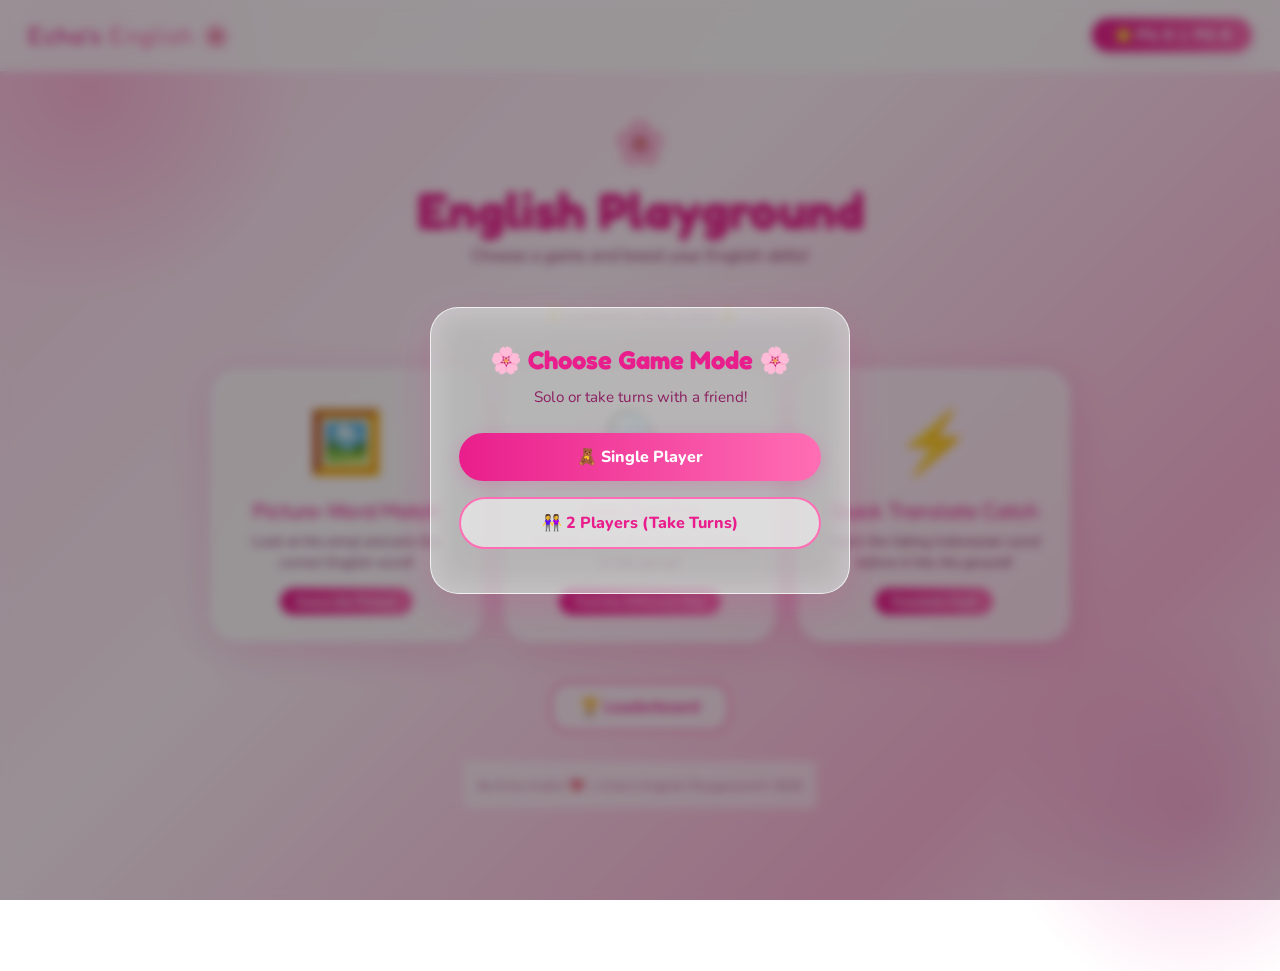
==== index.html @ 2cf7cf09 "Add files via upload" ====
<!DOCTYPE html>
<html lang="en">
<head>
<meta charset="UTF-8">
<meta name="viewport" content="width=device-width, initial-scale=1.0, user-scalable=yes">
<title>Echa's English Playground 🌸 | Fun Language Games</title>
<link rel="stylesheet" href="style.css">
<link href="https://fonts.googleapis.com/css2?family=Fredoka+One&family=Nunito:wght@400;600;700;800&display=swap" rel="stylesheet">
</head>
<body>
<div class="feedback-overlay" id="feedbackOverlay"></div>
<div class="turn-badge" id="turnIndicator"></div>
<div class="modal active" id="modeModal">
<div class="modal-card">
<h2>🌸 Choose Game Mode 🌸</h2>
<p>Solo or take turns with a friend!</p>
<button class="modal-btn" onclick="chooseGameMode(1)">🧸 Single Player</button>
<button class="modal-btn secondary" onclick="chooseGameMode(2)">👭 2 Players (Take Turns)</button>
</div>
</div>

<!-- PLAYER NAME -->
<div class="modal" id="nameModal">
<div class="modal-card">
<h2>🌸 Let's Meet You 🌸</h2>
<input type="text" class="modal-input" id="player1Name" placeholder="Player 1 name">
<input type="text" class="modal-input" id="player2Name" placeholder="Player 2 name" style="display:none;">
<button class="modal-btn" onclick="confirmPlayersStart()">🚀 Start Adventure</button>
</div>
</div>

<header class="site-header" id="siteHeader">
<div class="logo">Echa's <span>English</span> 🌸</div>
<div style="display:flex;gap:10px;align-items:center;flex-wrap:wrap;">
<button class="back-btn" id="backBtn" style="display:none" onclick="goLobby()">← Lobby</button>
<div class="score-pill">⭐ P1: <span id="globalP1Score">0</span> &nbsp;|&nbsp; P2: <span id="globalP2Score">0</span></div>
</div>
</header>

<section class="page active" id="lobby">
<div class="lobby-hero">
<div class="crown">🌸</div>
<h1>English Playground</h1>
<p>Choose a game and boost your English skills!</p>
<div class="welcome-text" id="welcomeName"></div>
<div class="owner-tag">✨ Created for Echa Andini ✨</div>
</div>

<div class="game-cards">
<div class="game-card glass" onclick="launchGame('game1')">
<span class="card-icon">🖼️</span>
<div class="card-title">Picture-Word Match</div>
<div class="card-desc">Look at the emoji and pick the correct English word!</div>
<span class="card-badge">Guess the Picture</span>
</div>
<div class="game-card glass" onclick="launchGame('game2')">
<span class="card-icon">🔍</span>
<div class="card-title">Odd One Out</div>
<div class="card-desc">Find the word that doesn't belong in the group!</div>
<span class="card-badge">Find the Different One</span>
</div>
<div class="game-card glass" onclick="launchGame('game3')">
<span class="card-icon">⚡</span>
<div class="card-title">Quick Translate Catch</div>
<div class="card-desc">Catch the falling Indonesian word before it hits the ground!</div>
<span class="card-badge">Translate Fast!</span>
</div>
</div>

<div style="text-align:center; padding-bottom: 30px;">
<button class="btn-secondary" onclick="showLeaderboard()" style="font-size:1rem; padding: 12px 28px;">🏆 Leaderboard</button>
</div>

<footer class="footer">By Echa Andini 💖 &nbsp;|&nbsp; Echa's English Playground © 2026</footer>
</section>

<section class="page" id="game1">
<div class="game-wrap">
<div class="game-title">🖼️ Picture-Word Match</div>
<div class="game-sub">What does this emoji mean? Pick the correct word!</div>
<div class="q-counter" id="g1Counter">Question 1 / 5</div>
<div class="progress-bar"><div class="progress-fill" id="g1Progress" style="width:20%"></div></div>
<div class="glass emoji-box" id="g1Emoji">🐱</div>
<div class="choices" id="g1Choices"></div>
</div>
<footer class="footer">By Echa Andini 💖</footer>
</section>

<section class="page" id="game2">
<div class="game-wrap">
<div class="game-title">🔍 Odd One Out</div>
<div class="game-sub">Which word does NOT belong? Click it!</div>
<div class="q-counter" id="g2Counter">Question 1 / 5</div>
<div class="progress-bar"><div class="progress-fill" id="g2Progress" style="width:20%"></div></div>
<p style="color:var(--text-mid);font-size:0.9rem;margin-bottom:16px;" id="g2Hint"></p>
<div class="odd-grid" id="g2Choices"></div>
</div>
<footer class="footer">By Echa Andini 💖</footer>
</section>

<section class="page" id="game3">
<div class="game-wrap">
<div class="game-title">⚡ Quick Translate Catch</div>
<div class="game-sub">Translate the word before it hits the bottom!</div>
<div class="q-counter" id="g3Counter">Question 1 / 5</div>
<div class="progress-bar"><div class="progress-fill" id="g3Progress" style="width:20%"></div></div>
<div class="time-bar"><div class="time-fill" id="g3TimeFill" style="width:100%"></div></div>
<div class="fall-arena" id="g3Arena">
<div class="falling-word" id="g3FallingWord">Kucing</div>
</div>
<div class="translate-prompt">🇮🇩 → 🇬🇧 What is the English word?</div>
<div class="fall-choices" id="g3Choices"></div>
</div>
<footer class="footer"> By Echa Andini 💖</footer>
</section>

<section class="page" id="result">
<div class="game-wrap">
<div class="result-card glass">
<div class="result-emoji" id="resultEmoji">🎉</div>
<div class="result-title" id="resultTitle">Amazing!</div>
<div class="result-score" id="resultScore">You scored 5 / 5 in this round!</div>
<div class="result-total" id="resultTotal">⭐ Total Score: 50</div>
<div class="saved-notice" id="savedNotice"></div>
<div class="result-btns">
<button class="btn-primary" id="playAgainBtn" onclick="restartGameRound()">▶ Play Again</button>
<button class="btn-secondary" onclick="goLobby()">🏠 Lobby</button>
<button class="btn-secondary" onclick="showLeaderboard()">🏆 Leaderboard</button>
</div>
</div>
</div>
<footer class="footer">By Echa Andini 💖 &nbsp;|&nbsp; Echa's English Playground © 2026</footer>
</section>

<section class="page" id="leaderboard">
<div class="leaderboard-wrap">
<div class="leaderboard-title">🏆 Score Leaderboard 🏆</div>
<div class="leaderboard-sub">Scores saved automatically in your browser</div>

<div class="leaderboard-filters">
<button class="filter-btn active" onclick="filterLeaderboard('all')" id="filter-all">📋 All Games</button>
<button class="filter-btn" onclick="filterLeaderboard('game1')" id="filter-game1">🖼️ Picture</button>
<button class="filter-btn" onclick="filterLeaderboard('game2')" id="filter-game2">🔍 Odd One</button>
<button class="filter-btn" onclick="filterLeaderboard('game3')" id="filter-game3">⚡ Translate</button>
</div>

<div class="glass" style="padding: 20px; max-height: 450px; overflow-y: auto;">
<table class="leaderboard-table" id="leaderboardTable">
<thead>
<tr>
<th>Rank</th>
<th>Player</th>
<th>Game</th>
<th>Score</th>
<th>Date</th>
</tr>
</thead>
<tbody id="leaderboardBody"></tbody>
</table>
<div class="empty-msg" id="emptyLeaderboardMsg" style="display:none;">No scores yet. Play a game first! 🎮</div>
</div>

<div class="result-bts" style="margin-top: 24px; justify-content: center;">
<button class="btn-secondary" onclick="clearLeaderboard()" style="background:#fee2e2; color:#991b1b; border-color:#fca5a5;">🗑️ Clear All</button>
<button class="btn-primary" onclick="goLobby()">🏠 Lobby</button>
</div>
</div>
<footer class="footer">By Echa Andini 💖 &nbsp;|&nbsp; Echa's English Playground © 2026</footer>
</section>

<script src="script.js"></script>
</body>
</html>
---- style.css ----
:root {
--pink-primary: #e91e8c;
--pink-light: #ff6eb4;
--pink-pale: #ffd6ec;
--pink-ultra: #fff0f8;
--white: #ffffff;
--glass-bg: rgba(255,255,255,0.55);
--glass-border: rgba(255,255,255,0.75);
--shadow-pink: rgba(233,30,140,0.18);
--text-dark: #3a0025;
--text-mid: #8c2060;
--correct: #22c55e;
--wrong: #ef4444;
--btn-radius: 18px;
--card-radius: 28px;
--transition: 0.38s cubic-bezier(.4,0,.2,1);
}

*, *::before, *::after { box-sizing: border-box; margin: 0; padding: 0; }

body {
font-family: 'Nunito', sans-serif;
min-height: 100vh;
background: linear-gradient(135deg, #ffd6ec 0%, #fff0f8 40%, #ffb6d9 80%, #e91e8c22 100%);
background-attachment: fixed;
color: var(--text-dark);
overflow-x: hidden;
}

body::before {
content: '';
position: fixed;
top: -120px; left: -120px;
width: 420px; height: 420px;
background: radial-gradient(circle, #ff6eb455 0%, transparent 70%);
border-radius: 50%;
pointer-events: none;
z-index: 0;
}
body::after {
content: '';
position: fixed;
bottom: -100px; right: -100px;
width: 380px; height: 380px;
background: radial-gradient(circle, #e91e8c33 0%, transparent 70%);
border-radius: 50%;
pointer-events: none;
z-index: 0;
}
.page { display: none; min-height: 100vh; position: relative; z-index: 1; }
.page.active { display: flex; flex-direction: column; animation: fadeInUp 0.45s var(--transition); }

@keyframes fadeInUp {
from { opacity: 0; transform: translateY(28px); }
to   { opacity: 1; transform: translateY(0); }
}
.glass {
background: var(--glass-bg);
border: 1.5px solid var(--glass-border);
backdrop-filter: blur(18px);
-webkit-backdrop-filter: blur(18px);
border-radius: var(--card-radius);
box-shadow: 0 8px 40px var(--shadow-pink), 0 1.5px 0 var(--glass-border) inset;
}

/* ── HEADER ── */
.site-header {
display: flex;
justify-content: space-between;
align-items: center;
padding: 18px 28px;
background: rgba(255,255,255,0.7);
border-bottom: 1.5px solid var(--glass-border);
backdrop-filter: blur(14px);
position: sticky; top: 0; z-index: 100;
flex-wrap: wrap; gap: 10px;
}
.logo { font-family: 'Fredoka One', cursive; font-size: 1.5rem; color: var(--pink-primary); letter-spacing: 1px; }
.logo span { color: var(--pink-light); }
.score-pill {
background: linear-gradient(90deg, var(--pink-primary), var(--pink-light));
color: #fff;
padding: 7px 22px;
border-radius: 50px;
font-weight: 800;
font-size: 0.95rem;
box-shadow: 0 4px 16px var(--shadow-pink);
white-space: nowrap;
}
.back-btn {
background: var(--glass-bg);
border: 1.5px solid var(--glass-border);
color: var(--pink-primary);
padding: 7px 18px;
border-radius: 50px;
font-weight: 700;
cursor: pointer;
font-size: 0.9rem;
transition: background var(--transition), transform 0.2s;
}
.back-btn:hover { background: var(--pink-pale); transform: scale(1.05); }

#lobby { align-items: center; }
.lobby-hero {
text-align: center;
padding: 42px 20px 20px;
}
.lobby-hero .crown { font-size: 2.8rem; animation: bounce 1.8s ease-in-out infinite; }
@keyframes bounce { 0%,100%{transform:translateY(0)} 50%{transform:translateY(-10px)} }
.lobby-hero h1 { font-family: 'Fredoka One', cursive; font-size: clamp(2rem,6vw,3.2rem); color: var(--pink-primary); line-height: 1.1; margin: 8px 0 6px; }
.lobby-hero p { color: var(--text-mid); font-size: 1.05rem; margin-bottom: 4px; }
.owner-tag { font-size: 0.82rem; color: #bf6090; margin-top: 4px; letter-spacing: 0.5px; }

.game-cards { display: flex; gap: 22px; flex-wrap: wrap; justify-content: center; padding: 24px 20px 40px; max-width: 900px; width: 100%; }

.game-card {
width: 260px; flex: 1 1 220px; max-width: 310px;
padding: 32px 24px 26px;
cursor: pointer;
transition: transform 0.28s, box-shadow 0.28s;
text-align: center;
position: relative;
overflow: hidden;
}
.game-card::before {
content: '';
position: absolute;
inset: 0;
background: linear-gradient(135deg, rgba(255,255,255,0.7) 0%, rgba(255,110,180,0.12) 100%);
border-radius: var(--card-radius);
transition: opacity var(--transition);
opacity: 0;
}
.game-card:hover { transform: translateY(-8px) scale(1.03); box-shadow: 0 16px 50px var(--shadow-pink); }
.game-card:hover::before { opacity: 1; }
.card-icon { font-size: 3.8rem; margin-bottom: 14px; display: block; }
.card-title { font-family: 'Fredoka One', cursive; font-size: 1.3rem; color: var(--pink-primary); margin-bottom: 8px; }
.card-desc { font-size: 0.88rem; color: var(--text-mid); line-height: 1.5; }
.card-badge {
display: inline-block;
margin-top: 14px;
background: linear-gradient(90deg, var(--pink-primary), var(--pink-light));
color: #fff;
padding: 5px 16px;
border-radius: 50px;
font-size: 0.78rem;
font-weight: 700;
}

/*  GAME COMMON */
.game-wrap { flex: 1; display: flex; flex-direction: column; align-items: center; padding: 30px 16px 40px; }
.game-title { font-family: 'Fredoka One', cursive; font-size: 1.7rem; color: var(--pink-primary); margin-bottom: 6px; text-align: center; }
.game-sub { color: var(--text-mid); font-size: 0.92rem; margin-bottom: 22px; text-align: center; }
.progress-bar { width: 100%; max-width: 480px; height: 8px; background: var(--pink-pale); border-radius: 50px; margin-bottom: 24px; overflow: hidden; }
.progress-fill { height: 100%; background: linear-gradient(90deg, var(--pink-primary), var(--pink-light)); border-radius: 50px; transition: width 0.5s ease; }
.q-counter { font-size: 0.82rem; color: var(--text-mid); text-align: center; margin-bottom: 18px; }

.feedback-overlay {
position: fixed; inset: 0; display: flex; align-items: center; justify-content: center;
font-size: 5rem; z-index: 999; pointer-events: none;
opacity: 0; transition: opacity 0.3s;
}
.feedback-overlay.show { opacity: 1; }

/* Buttons */
.choice-btn {
padding: 14px 22px;
border: 2px solid var(--glass-border);
border-radius: var(--btn-radius);
background: var(--glass-bg);
backdrop-filter: blur(10px);
cursor: pointer;
font-family: 'Nunito', sans-serif;
font-size: 1.05rem;
font-weight: 700;
color: var(--text-dark);
transition: all 0.22s;
box-shadow: 0 3px 12px var(--shadow-pink);
text-align: center;
}
.choice-btn:hover:not(:disabled) { background: var(--pink-pale); transform: translateY(-3px) scale(1.04); border-color: var(--pink-light); }
.choice-btn.correct { background: #dcfce7 !important; border-color: var(--correct) !important; color: #166534 !important; transform: scale(1.05); }
.choice-btn.wrong   { background: #fee2e2 !important; border-color: var(--wrong) !important; color: #991b1b !important; transform: scale(0.97); }
.choice-btn:disabled { cursor: default; }

/* GAME 1: Picture Word */
#game1 .emoji-box {
font-size: clamp(5rem, 18vw, 8rem);
text-align: center;
padding: 24px;
margin-bottom: 28px;
animation: popIn 0.35s ease;
line-height: 1;
}
@keyframes popIn { from{transform:scale(0.6);opacity:0} to{transform:scale(1);opacity:1} }
#game1 .choices { display: grid; grid-template-columns: 1fr 1fr; gap: 14px; width: 100%; max-width: 440px; }

/* ── GAME 2: Odd One Out ── */
#game2 .odd-grid { display: grid; grid-template-columns: 1fr 1fr; gap: 16px; width: 100%; max-width: 440px; }
#game2 .odd-btn { padding: 20px; font-size: 1.1rem; }

/* ── GAME 3: Falling Word ── */
#game3 { overflow: hidden; }
#game3 .fall-arena {
width: 100%; max-width: 480px; height: 280px;
border: 2px dashed var(--pink-light);
border-radius: 20px;
background: rgba(255,255,255,0.35);
position: relative;
overflow: hidden;
margin-bottom: 20px;
backdrop-filter: blur(8px);
}
.falling-word {
position: absolute;
font-family: 'Fredoka One', cursive;
font-size: clamp(1.6rem, 5vw, 2.2rem);
color: var(--pink-primary);
left: 50%;
transform: translateX(-50%);
white-space: nowrap;
background: rgba(255,255,255,0.8);
border: 2px solid var(--pink-light);
border-radius: 50px;
padding: 8px 26px;
box-shadow: 0 4px 20px var(--shadow-pink);
pointer-events: none;
}
#game3 .translate-prompt { font-family:'Fredoka One',cursive; font-size:1.1rem; color:var(--text-mid); margin-bottom:8px; }
#game3 .fall-choices { display: flex; gap: 12px; flex-wrap: wrap; justify-content: center; width: 100%; max-width: 480px; }
#game3 .fall-choices .choice-btn { flex: 1 1 120px; max-width: 160px; }
.time-bar { width: 100%; max-width: 480px; height: 6px; background: var(--pink-pale); border-radius: 50px; margin-bottom: 10px; overflow: hidden; }
.time-fill { height: 100%; background: linear-gradient(90deg, var(--correct), #86efac); border-radius: 50px; transition: width 0.1s linear; }
.time-fill.danger { background: linear-gradient(90deg, var(--wrong), #fca5a5); }

/* ── RESULT SCREEN ── */
#result { align-items: center; justify-content: center; }
.result-card { text-align: center; padding: 44px 36px; max-width: 460px; width: 90%; }
.result-emoji { font-size: 5rem; margin-bottom: 16px; animation: bounce 1.5s infinite; }
.result-title { font-family: 'Fredoka One', cursive; font-size: 2rem; color: var(--pink-primary); margin-bottom: 8px; }
.result-score { font-size: 1.1rem; color: var(--text-mid); margin-bottom: 6px; }
.result-total { font-family: 'Fredoka One', cursive; font-size: 1.4rem; color: var(--pink-primary); margin-bottom: 28px; }
.result-btns { display: flex; gap: 14px; flex-wrap: wrap; justify-content: center; }
.btn-primary {
background: linear-gradient(90deg, var(--pink-primary), var(--pink-light));
color: #fff; border: none; padding: 13px 30px;
border-radius: var(--btn-radius); font-weight: 800; font-size: 1rem;
cursor: pointer; box-shadow: 0 5px 20px var(--shadow-pink);
transition: transform 0.2s, box-shadow 0.2s; font-family: 'Nunito', sans-serif;
}
.btn-primary:hover { transform: translateY(-3px); box-shadow: 0 8px 28px var(--shadow-pink); }
.btn-secondary {
background: var(--glass-bg); border: 2px solid var(--pink-light); color: var(--pink-primary);
padding: 11px 26px; border-radius: var(--btn-radius); font-weight: 700; font-size: 0.95rem;
cursor: pointer; transition: background 0.2s; font-family: 'Nunito', sans-serif;
}
.btn-secondary:hover { background: var(--pink-pale); }

.footer {
text-align: center;
padding: 14px;
font-size: 0.78rem;
color: #bf6090;
background: rgba(255,255,255,0.5);
border-top: 1px solid var(--glass-border);
letter-spacing: 0.3px;
}

/* ── MODALS ── */
.modal {
position: fixed; inset: 0;
background: rgba(0,0,0,0.4); backdrop-filter: blur(5px);
display: none; align-items: center; justify-content: center;
z-index: 2000;
}
.modal.active { display: flex; }

.modal-card {
background: var(--glass-bg); border: 1.5px solid var(--glass-border);
backdrop-filter: blur(18px); border-radius: var(--card-radius);
padding: 36px 28px; max-width: 420px; width: 90%;
box-shadow: 0 12px 40px var(--shadow-pink);
text-align: center;
}
.modal-card h2 { font-family: 'Fredoka One', cursive; color: var(--pink-primary); font-size: 1.6rem; margin-bottom: 12px; }
.modal-card p { color: var(--text-mid); margin-bottom: 18px; font-size: 0.95rem; }

.modal-input {
width: 100%; padding: 12px 18px; margin: 8px 0;
border: 2px solid var(--pink-pale); border-radius: 50px;
background: rgba(255,255,255,0.8); font-family: 'Nunito', sans-serif;
font-size: 1rem; color: var(--text-dark); outline: none;
transition: border-color 0.2s;
}
.modal-input:focus { border-color: var(--pink-primary); }

.modal-btn {
width: 100%; padding: 13px; margin: 8px 0;
background: linear-gradient(90deg, var(--pink-primary), var(--pink-light));
color: #fff; border: none; border-radius: 50px;
font-family: 'Nunito', sans-serif; font-weight: 800; font-size: 1rem;
cursor: pointer; transition: transform 0.2s, box-shadow 0.2s;
box-shadow: 0 4px 16px var(--shadow-pink);
}
.modal-btn:hover { transform: translateY(-2px); box-shadow: 0 6px 20px var(--shadow-pink); }
.modal-btn.secondary {
background: var(--glass-bg); border: 2px solid var(--pink-light);
color: var(--pink-primary); box-shadow: none;
}
.modal-btn.secondary:hover { background: var(--pink-pale); }

.leaderboard-wrap { padding: 30px 16px; max-width: 700px; margin: 0 auto; width: 100%; }
.leaderboard-title { font-family: 'Fredoka One', cursive; font-size: 1.8rem; color: var(--pink-primary); text-align: center; margin-bottom: 6px; }
.leaderboard-sub { text-align: center; color: var(--text-mid); font-size: 0.9rem; margin-bottom: 20px; }

.leaderboard-filters { display: flex; gap: 10px; flex-wrap: wrap; justify-content: center; margin-bottom: 20px; }
.filter-btn {
padding: 8px 18px; border-radius: 50px; border: 2px solid var(--pink-pale);
background: var(--glass-bg); color: var(--text-mid); font-family: 'Nunito', sans-serif;
font-weight: 700; font-size: 0.85rem; cursor: pointer; transition: all 0.2s;
}
.filter-btn:hover { border-color: var(--pink-light); background: var(--pink-pale); }
.filter-btn.active { background: linear-gradient(90deg, var(--pink-primary), var(--pink-light)); color: #fff; border-color: transparent; }

.leaderboard-table { width: 100%; border-collapse: collapse; font-size: 0.9rem; }
.leaderboard-table th {
background: linear-gradient(90deg, var(--pink-primary), var(--pink-light));
color: #fff; padding: 12px 8px; font-weight: 800;
}
.leaderboard-table th:first-child { border-radius: 12px 0 0 0; }
.leaderboard-table th:last-child { border-radius: 0 12px 0 0; }
.leaderboard-table td { padding: 10px 8px; border-bottom: 1px solid var(--pink-pale); text-align: center; }
.leaderboard-table tr:nth-child(even) { background: rgba(255,255,255,0.3); }
.leaderboard-table .rank-1 { color: #FFD700; font-weight: 800; font-size: 1.1rem; }
.leaderboard-table .rank-2 { color: #C0C0C0; font-weight: 700; }
.leaderboard-table .rank-3 { color: #CD7F32; font-weight: 700; }

.game-tag {
display: inline-block; padding: 3px 12px; border-radius: 20px;
font-size: 0.72rem; font-weight: 800; color: #fff;
}
.tag-game1 { background: #ff8fc7; }
.tag-game2 { background: #8bc34a; }
.tag-game3 { background: #ff9800; }

.empty-msg { text-align: center; color: #bf6090; font-style: italic; padding: 30px; }

.turn-badge {
position: fixed; top: 80px; left: 50%; transform: translateX(-50%);
background: linear-gradient(95deg, var(--pink-primary), var(--pink-light));
color: white; padding: 8px 28px; border-radius: 50px;
font-weight: 800; z-index: 300; box-shadow: 0 8px 18px rgba(0,0,0,0.1);
font-size: 0.95rem; white-space: nowrap; pointer-events: none;
display: none;
}

.welcome-text {
text-align: center; font-weight: 700; color: var(--pink-primary);
font-size: 1.05rem; margin-top: 8px; min-height: 28px;
}
.saved-notice { color: var(--correct); font-weight: 700; margin: 10px 0; font-size: 0.95rem; }

@media (max-width: 500px) {
.site-header { padding: 12px 16px; }
.game-wrap { padding: 20px 10px 30px; }
#game3 .fall-arena { height: 220px; }
.result-card { padding: 30px 18px; }
.leaderboard-table { font-size: 0.8rem; }
.leaderboard-table th, .leaderboard-table td { padding: 8px 4px; }
}
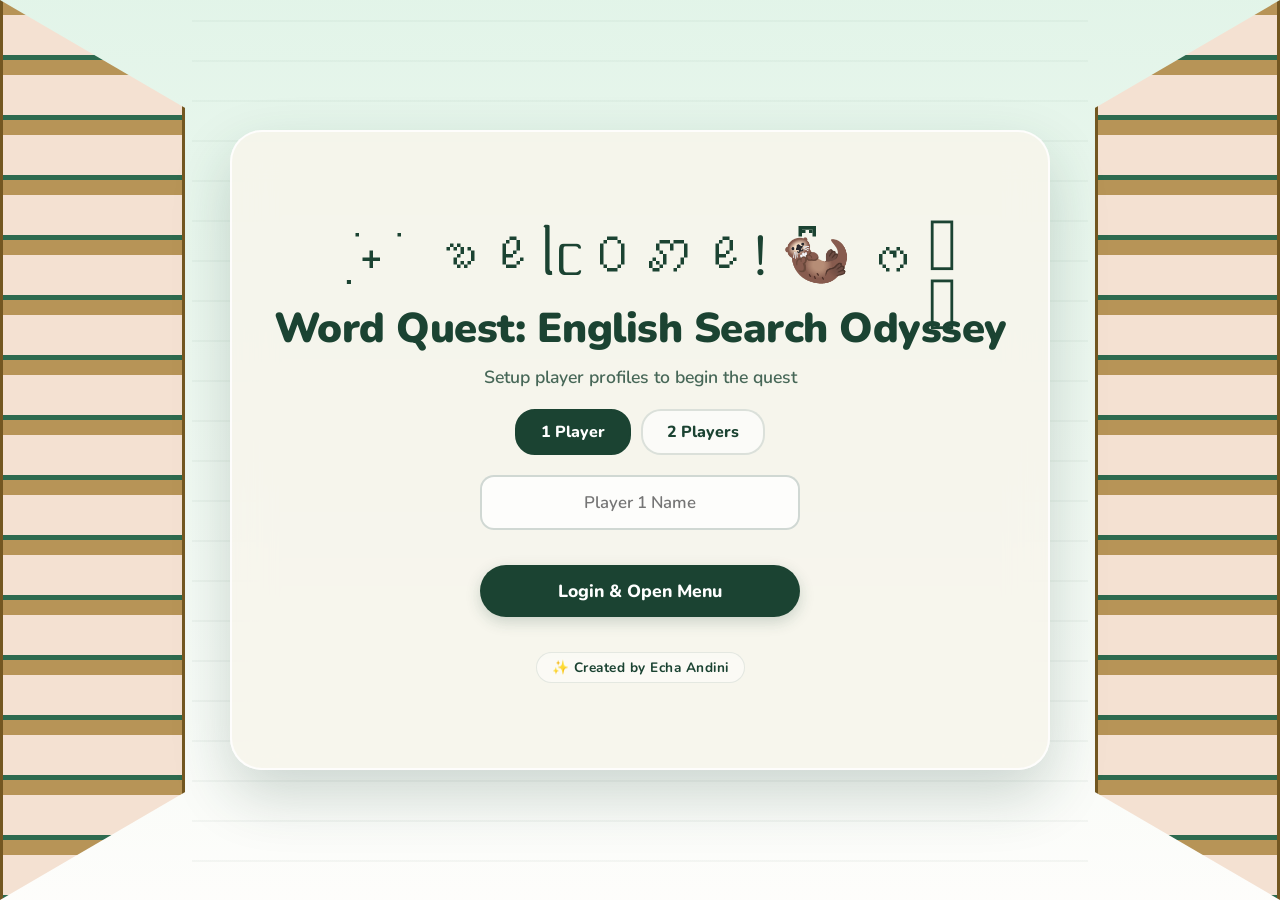
==== commit 6ed68f77: "Add files via upload" ====
--- a/index.html
+++ b/index.html
@@ -1,173 +1,1137 @@
 <!DOCTYPE html>
 <html lang="en">
 <head>
-<meta charset="UTF-8">
-<meta name="viewport" content="width=device-width, initial-scale=1.0, user-scalable=yes">
-<title>Echa's English Playground 🌸 | Fun Language Games</title>
-<link rel="stylesheet" href="style.css">
-<link href="https://fonts.googleapis.com/css2?family=Fredoka+One&family=Nunito:wght@400;600;700;800&display=swap" rel="stylesheet">
+  <meta charset="UTF-8">
+  <meta name="viewport" content="width=device-width, initial-scale=1.0">
+  <title>Word Quest: English Search Odyssey</title>
+  <link rel="preconnect" href="https://fonts.googleapis.com">
+  <link rel="preconnect" href="https://fonts.gstatic.com" crossorigin>
+  <link href="https://fonts.googleapis.com/css2?family=Nunito:wght@400;600;700;900&display=swap" rel="stylesheet">
+  
+  <style>
+    /* --- COLOR PALETTE & VARIABLES --- */
+    :root {
+      --main-bg: #d8f3dc; /* Soft Minimarket Green */
+      --cream-card: rgba(247, 245, 235, 0.85); /* Premium Glassmorphism Cream Base */
+      --dark-charcoal: #1b4332; /* Readable deep forest green */
+      --accent-green: #2d6a4f;
+      --shelf-wood: #b79457;
+      --correct-ans: #9bf6ff; /* Vivid soft cyan/green */
+      --wrong-ans: #ffadad; /* Vivid soft red */
+    }
+
+    * {
+      box-sizing: border-box;
+      margin: 0;
+      padding: 0;
+      font-family: 'Nunito', sans-serif;
+    }
+
+    body {
+      min-height: 100vh;
+      background-color: var(--main-bg);
+      color: var(--dark-charcoal);
+      display: flex;
+      justify-content: center;
+      align-items: center;
+      position: relative;
+      overflow-x: hidden;
+      padding: 20px;
+      background: 
+        linear-gradient(rgba(183, 228, 199, 0.4), rgba(247, 245, 235, 0.2)),
+        linear-gradient(90deg, #ffffff 15%, transparent 15%, transparent 85%, #ffffff 85%),
+        repeating-linear-gradient(0deg, transparent, transparent 38px, rgba(27, 67, 50, 0.05) 38px, rgba(27, 67, 50, 0.05) 40px);
+    }
+
+    /* Struktur Visual Rak Minimarket Kiri & Kanan */
+    body::before, body::after {
+      content: "";
+      position: absolute;
+      top: 0; bottom: 0;
+      width: 14%;
+      background: repeating-linear-gradient(var(--shelf-wood) 0px, var(--shelf-wood) 15px, #f4e1d2 15px, #f4e1d2 55px, var(--accent-green) 55px, var(--accent-green) 60px);
+      border-left: 3px solid #735721;
+      border-right: 3px solid #735721;
+      box-shadow: 0 10px 20px rgba(0,0,0,0.1);
+      z-index: 1;
+    }
+    body::before { left: 0; clip-path: polygon(0 0, 100% 12%, 100% 88%, 0 100%); }
+    body::after { right: 0; clip-path: polygon(100% 0, 0 12%, 0 88%, 100% 100%); }
+
+    /* --- CONTAINER WINDOW (GLASSMORPHISM KAPAL INDUK) --- */
+    .game-window {
+      width: 100%;
+      max-width: 820px;
+      min-height: 640px;
+      background: var(--cream-card); 
+      backdrop-filter: blur(20px);
+      -webkit-backdrop-filter: blur(20px);
+      border: 2px solid rgba(255, 255, 255, 0.8);
+      border-radius: 32px;
+      box-shadow: 0 25px 60px rgba(27, 67, 50, 0.2);
+      padding: 40px;
+      display: flex;
+      flex-direction: column;
+      align-items: center;
+      justify-content: center;
+      position: relative;
+      z-index: 10;
+    }
+
+    .screen {
+      display: none;
+      width: 100%;
+      animation: screenSlide 0.4s cubic-bezier(0.25, 0.46, 0.45, 0.94) forwards;
+    }
+
+    .screen.active {
+      display: block;
+    }
+
+    @keyframes screenSlide {
+      from { opacity: 0; transform: translateY(15px); }
+      to { opacity: 1; transform: translateY(0); }
+    }
+
+    /* --- UI ELEMENTS --- */
+    h2 { font-size: 2.6rem; font-weight: 900; margin-bottom: 8px; text-align: center; letter-spacing: -0.5px; }
+    p.subtitle { font-size: 1.1rem; font-weight: 600; margin-bottom: 25px; opacity: 0.8; text-align: center; }
+
+    .input-field {
+      width: 100%; padding: 14px; border-radius: 14px; border: 2px solid rgba(27,67,50,0.2);
+      font-size: 1.05rem; text-align: center; font-weight: 600; outline: none; transition: border-color 0.2s;
+      background: rgba(255,255,255,0.8);
+    }
+    .input-field:focus { border-color: var(--accent-green); background: #ffffff; }
+
+    .btn {
+      display: block; width: 100%; max-width: 320px; padding: 14px 25px; margin: 10px auto;
+      font-size: 1.1rem; font-weight: 800; color: #ffffff; background-color: var(--dark-charcoal);
+      border: none; border-radius: 50px; cursor: pointer; box-shadow: 0 5px 15px rgba(27, 67, 50, 0.2);
+      transition: all 0.2s ease; text-align: center;
+    }
+    .btn:hover { background-color: #40916c; transform: translateY(-2px); box-shadow: 0 8px 20px rgba(27, 67, 50, 0.3); }
+
+    .lobby-abort-bar {
+      width: 100%; display: flex; justify-content: flex-end; margin-bottom: 10px;
+    }
+    .btn-quit {
+      background: rgba(217, 4, 41, 0.1); color: #d90429; border: 1px solid rgba(217, 4, 41, 0.2);
+      padding: 6px 14px; font-weight: 800; border-radius: 30px; cursor: pointer; font-size: 0.85rem;
+      transition: all 0.2s;
+    }
+    .btn-quit:hover { background: #d90429; color: white; }
+
+    /* Premium Bento Menu Layout */
+    .menu-grid {
+      display: grid; grid-template-columns: repeat(2, 1fr); gap: 20px; width: 100%; max-width: 700px; margin: 0 auto;
+    }
+
+    .game-card {
+      background: rgba(255, 255, 255, 0.5); border: 1px solid rgba(255, 255, 255, 0.7); backdrop-filter: blur(8px);
+      border-radius: 24px; padding: 25px; text-align: center; cursor: pointer;
+      display: flex; flex-direction: column; align-items: center; justify-content: flex-start; gap: 15px;
+      box-shadow: 0 10px 25px rgba(0, 0, 0, 0.04); transition: all 0.3s cubic-bezier(0.175, 0.885, 0.32, 1.275);
+    }
+    .game-card:hover {
+      transform: translateY(-6px); background: rgba(255, 255, 255, 0.9); border-color: var(--accent-green);
+      box-shadow: 0 15px 35px rgba(27, 67, 50, 0.15);
+    }
+    
+    .game-card .icon-wrapper {
+      width: 85px; height: 85px; border-radius: 20px;
+      background: linear-gradient(135deg, rgba(216, 243, 220, 0.6), rgba(183, 228, 199, 0.6));
+      display: flex; align-items: center; justify-content: center;
+      font-size: 2.8rem; box-shadow: 0 4px 12px rgba(27, 67, 50, 0.08); transition: transform 0.3s;
+    }
+    .game-card:hover .icon-wrapper { transform: scale(1.1) rotate(5deg); }
+    
+    .game-card .card-info { width: 100%; }
+    .game-card h4 { font-size: 1.25rem; font-weight: 800; color: var(--dark-charcoal); margin-bottom: 5px; }
+    .game-card p { font-size: 0.88rem; font-weight: 600; opacity: 0.75; line-height: 1.4; text-align: center; }
+
+    .mode-selector { display: flex; justify-content: center; gap: 10px; margin-bottom: 20px; }
+    .mode-tab { padding: 10px 24px; background: rgba(255,255,255,0.6); border: 2px solid rgba(27,67,50,0.15); font-weight: 800; border-radius: 20px; cursor: pointer; transition: all 0.2s; }
+    .mode-tab.active { background: var(--dark-charcoal); color: white; border-color: var(--dark-charcoal); }
+    
+    .turn-indicator { display: inline-block; background: #b7e4c7; padding: 6px 16px; border-radius: 20px; font-weight: 800; margin-bottom: 12px; font-size: 0.95rem; border: 1px solid rgba(27,67,50,0.1); }
+    .progress-tracker { font-size: 0.95rem; font-weight: 800; margin-bottom: 15px; color: #40916c; text-transform: uppercase; letter-spacing: 0.5px; }
+
+    /* --- DESAIN PREMIUM INTERAKTIF BOX SOAL --- */
+    .display-box { 
+      background: linear-gradient(135deg, rgba(255, 255, 255, 0.98), rgba(244, 241, 226, 0.85)); 
+      padding: 35px 25px; border-radius: 28px; font-size: 1.35rem; font-weight: 800; margin-bottom: 20px; 
+      border: 2px solid rgba(255, 255, 255, 0.9); 
+      box-shadow: 
+        inset 0 3px 6px rgba(255,255,255,1), 
+        0 15px 35px rgba(27, 67, 50, 0.08),
+        0 4px 6px rgba(0, 0, 0, 0.02); 
+      position: relative; overflow: hidden;
+    }
+    .display-box::before {
+      content: ""; position: absolute; top: -30px; left: -30px; width: 100px; height: 100px;
+      background: linear-gradient(135deg, rgba(155, 246, 255, 0.3), rgba(255, 173, 178, 0.2));
+      border-radius: 50%; filter: blur(10px); pointer-events: none;
+    }
+    .box-sticker-icon {
+      position: absolute; bottom: -10px; right: -5px; font-size: 5rem; opacity: 0.07; pointer-events: none;
+    }
+
+    /* --- TIMING SYSTEM PROGRESS BAR --- */
+    .timer-container {
+      width: 100%; height: 6px; background: rgba(0,0,0,0.05); border-radius: 10px; margin-bottom: 20px; overflow: hidden; display: none;
+    }
+    .timer-bar {
+      width: 100%; height: 100%; background: linear-gradient(90deg, #52b788, #d90429); transition: width 0.1s linear;
+    }
+
+    .options-container { display: grid; grid-template-columns: repeat(2, 1fr); gap: 12px; width: 100%; max-width: 550px; margin: 0 auto; }
+
+    .option-btn {
+      padding: 16px 20px; font-size: 1.05rem; font-weight: 700; color: var(--dark-charcoal);
+      background-color: rgba(255, 255, 255, 0.9); border: 2px solid rgba(27, 67, 50, 0.06);
+      border-radius: 16px; cursor: pointer; transition: all 0.2s ease;
+      box-shadow: 0 4px 10px rgba(0,0,0,0.02);
+    }
+    .option-btn:hover { border-color: var(--dark-charcoal); background-color: #ffffff; transform: translateY(-1px); box-shadow: 0 6px 15px rgba(27,67,50,0.06); }
+
+    .option-btn.correct, .match-node.correct { background-color: var(--correct-ans) !important; border-color: #2d6a4f !important; animation: pop 0.3s; color: #1b4332 !important; }
+    .option-btn.wrong, .match-node.wrong { background-color: var(--wrong-ans) !important; border-color: #d90429 !important; animation: shake 0.4s; color: #5c0606 !important; }
+
+    .screen-decorator-line { width: 40px; height: 4px; background: var(--accent-green); border-radius: 2px; margin: 0 auto 15px auto; opacity: 0.5; }
+
+    /* --- MINI GAME SPECIALS --- */
+    #falling-track-space { width: 100%; height: 250px; background: rgba(255, 255, 255, 0.6); border-radius: 20px; border: 2px dashed rgba(27, 67, 50, 0.3); position: relative; overflow: hidden; margin-bottom: 20px; }
+    .drifting-item { position: absolute; top: 0; padding: 8px 22px; background-color: #ffffff; border: 2px solid var(--dark-charcoal); border-radius: 30px; font-size: 1.2rem; font-weight: 800; box-shadow: 0 5px 10px rgba(0,0,0,0.05); }
+
+    .match-matrix { display: grid; grid-template-columns: 1fr 1fr; gap: 20px; max-width: 500px; margin: 0 auto; width: 100%; }
+    .match-column { display: flex; flex-direction: column; gap: 10px; }
+    .match-node { padding: 14px; background: #ffffff; border: 2px solid rgba(27, 67, 50, 0.06); border-radius: 14px; font-weight: 700; cursor: pointer; font-size: 1.1rem; transition: all 0.2s; box-shadow: 0 4px 8px rgba(0,0,0,0.02); }
+    .match-node:hover { background-color: #f1f8e9; }
+    .match-node.selected { border-color: #52b788; background-color: #e8f5e9; }
+    .match-node.paired { background-color: #e2eafc; border-color: #adb5bd; pointer-events: none; opacity: 0.6; }
+
+    /* --- STYLING KOMPONEN UTAMA MULTI-CLUE WORD SEARCH --- */
+    .word-clue-box {
+      display: flex; justify-content: center; gap: 12px; margin-bottom: 15px; width: 100%; flex-wrap: wrap;
+    }
+    .clue-card {
+      background: white; border: 3px solid #cbd5e1; border-radius: 16px; width: 75px; height: 75px;
+      display: flex; align-items: center; justify-content: center; font-size: 2.6rem; 
+      box-shadow: 0 4px 8px rgba(0,0,0,0.05); position: relative; transition: all 0.2s;
+    }
+    .clue-card.found {
+      border-color: #4ade80; background-color: #dcfce7; transform: scale(0.95); opacity: 0.65;
+    }
+    .clue-card.found::after {
+      content: "✓"; position: absolute; top: -5px; right: -5px; background: #22c55e;
+      color: white; border-radius: 50%; width: 22px; height: 22px; font-size: 0.85rem;
+      display: flex; align-items: center; justify-content: center; font-weight: 900;
+    }
+    .clue-card.wrong {
+    border-color: #d90429 !important;
+    background-color: #ffadad !important;
+    transform: scale(0.95);
+  }
+
+    .wordsearch-grid {
+      display: grid; grid-template-columns: repeat(10, 42px); gap: 6px; 
+      margin: 15px auto; justify-content: center; background: #f8fafc;
+      padding: 15px; border-radius: 24px; border: 4px solid var(--dark-charcoal);
+      box-shadow: 0 12px 24px rgba(0,0,0,0.08); touch-action: none; user-select: none;
+    }
+    .grid-cell {
+      width: 42px; height: 42px; background: white; border: 2px solid #e2e8f0;
+      border-radius: 10px; display: flex; justify-content: center; align-items: center;
+      font-size: 1.35rem; font-weight: 900; color: #1e293b; cursor: pointer;
+      transition: all 0.15s ease;
+    }
+    .grid-cell.selected {
+      background: #bae6fd; border-color: #38bdf8; transform: scale(1.05);
+    }
+    .grid-cell.highlighted {
+      background: #4ade80 !important; border-color: #16a34a !important; color: #14532d !important;
+      pointer-events: none; 
+    }
+
+    .current-word-preview {
+      font-size: 1.4rem; font-weight: 900; background: var(--dark-charcoal);
+      color: white; padding: 8px 24px; border-radius: 30px; letter-spacing: 2px;
+      margin: 5px auto 10px auto; display: inline-block; min-width: 160px; text-align: center;
+    }
+
+    /* --- REWORKED FIX: MODAL DIALOG KECIL KHUSUS INTERMISSION (TIDAK MENUTUPI FULL SCREEN) --- */
+    .turn-overlay-container {
+      position: absolute; top: 0; left: 0; width: 100%; height: 100%;
+      background: rgba(27, 67, 50, 0.25); /* Efek redup transparan tipis di belakang */
+      backdrop-filter: blur(8px); -webkit-backdrop-filter: blur(8px);
+      border-radius: 32px; z-index: 100; display: none;
+      align-items: center; justify-content: center;
+    }
+    
+    .turn-switch-modal {
+      background: rgba(247, 245, 235, 0.95); /* Cream Base */
+      border: 3px solid rgba(255, 255, 255, 0.9);
+      padding: 30px 25px; border-radius: 24px; width: 85%; max-width: 420px;
+      text-align: center; box-shadow: 0 15px 45px rgba(27,67,50,0.3);
+      animation: modalPop 0.3s cubic-bezier(0.175, 0.885, 0.32, 1.275) forwards;
+      color: var(--dark-charcoal);
+    }
+    .turn-switch-modal h3 { font-size: 2rem; font-weight: 900; color: var(--dark-charcoal); margin-bottom: 8px; }
+    .turn-switch-modal p { font-size: 1.05rem; font-weight: 700; opacity: 0.85; margin-bottom: 20px; color: #2d6a4f; }
+
+    @keyframes modalPop { from { transform: scale(0.85); opacity: 0; } to { transform: scale(1); opacity: 1; } }
+    @keyframes fadeIn { from { opacity: 0; } to { opacity: 1; } }
+
+    /* --- TABEL LEADERBOARD STYLING --- */
+    .leaderboard-container {
+      width: 100%; max-width: 500px; margin: 0 auto 20px auto; background: rgba(255,255,255,0.6);
+      border-radius: 16px; overflow: hidden; border: 1px solid rgba(27,67,50,0.1);
+    }
+    .leaderboard-table { width: 100%; border-collapse: collapse; text-align: left; }
+    .leaderboard-table th, .leaderboard-table td { padding: 14px 18px; font-size: 1.05rem; }
+    .leaderboard-table th { background: var(--dark-charcoal); color: white; font-weight: 800; }
+    .leaderboard-table tr:not(:last-child) { border-bottom: 1px solid rgba(27,67,50,0.06); }
+    .leaderboard-table tr:nth-child(even) { background: rgba(255,255,255,0.3); }
+
+    /* --- FOOTER & MISC --- */
+    .creator-tag { margin-top: 25px; font-size: 0.85rem; font-weight: 700; color: var(--dark-charcoal); background: rgba(255, 255, 255, 0.4); padding: 5px 15px; border-radius: 20px; border: 1px solid rgba(27, 67, 50, 0.1); display: inline-block; letter-spacing: 0.5px; }
+    .score-circle { width: 100px; height: 100px; background: var(--dark-charcoal); color: white; border-radius: 50%; display: flex; justify-content: center; align-items: center; font-size: 1.8rem; font-weight: 900; margin: 15px auto; box-shadow: 0 5px 15px rgba(0,0,0,0.15); }
+  </style>
 </head>
 <body>
-<div class="feedback-overlay" id="feedbackOverlay"></div>
-<div class="turn-badge" id="turnIndicator"></div>
-<div class="modal active" id="modeModal">
-<div class="modal-card">
-<h2>🌸 Choose Game Mode 🌸</h2>
-<p>Solo or take turns with a friend!</p>
-<button class="modal-btn" onclick="chooseGameMode(1)">🧸 Single Player</button>
-<button class="modal-btn secondary" onclick="chooseGameMode(2)">👭 2 Players (Take Turns)</button>
-</div>
-</div>
-
-<!-- PLAYER NAME -->
-<div class="modal" id="nameModal">
-<div class="modal-card">
-<h2>🌸 Let's Meet You 🌸</h2>
-<input type="text" class="modal-input" id="player1Name" placeholder="Player 1 name">
-<input type="text" class="modal-input" id="player2Name" placeholder="Player 2 name" style="display:none;">
-<button class="modal-btn" onclick="confirmPlayersStart()">🚀 Start Adventure</button>
-</div>
-</div>
-
-<header class="site-header" id="siteHeader">
-<div class="logo">Echa's <span>English</span> 🌸</div>
-<div style="display:flex;gap:10px;align-items:center;flex-wrap:wrap;">
-<button class="back-btn" id="backBtn" style="display:none" onclick="goLobby()">← Lobby</button>
-<div class="score-pill">⭐ P1: <span id="globalP1Score">0</span> &nbsp;|&nbsp; P2: <span id="globalP2Score">0</span></div>
-</div>
-</header>
-
-<section class="page active" id="lobby">
-<div class="lobby-hero">
-<div class="crown">🌸</div>
-<h1>English Playground</h1>
-<p>Choose a game and boost your English skills!</p>
-<div class="welcome-text" id="welcomeName"></div>
-<div class="owner-tag">✨ Created for Echa Andini ✨</div>
-</div>
-
-<div class="game-cards">
-<div class="game-card glass" onclick="launchGame('game1')">
-<span class="card-icon">🖼️</span>
-<div class="card-title">Picture-Word Match</div>
-<div class="card-desc">Look at the emoji and pick the correct English word!</div>
-<span class="card-badge">Guess the Picture</span>
-</div>
-<div class="game-card glass" onclick="launchGame('game2')">
-<span class="card-icon">🔍</span>
-<div class="card-title">Odd One Out</div>
-<div class="card-desc">Find the word that doesn't belong in the group!</div>
-<span class="card-badge">Find the Different One</span>
-</div>
-<div class="game-card glass" onclick="launchGame('game3')">
-<span class="card-icon">⚡</span>
-<div class="card-title">Quick Translate Catch</div>
-<div class="card-desc">Catch the falling Indonesian word before it hits the ground!</div>
-<span class="card-badge">Translate Fast!</span>
-</div>
-</div>
-
-<div style="text-align:center; padding-bottom: 30px;">
-<button class="btn-secondary" onclick="showLeaderboard()" style="font-size:1rem; padding: 12px 28px;">🏆 Leaderboard</button>
-</div>
-
-<footer class="footer">By Echa Andini 💖 &nbsp;|&nbsp; Echa's English Playground © 2026</footer>
-</section>
-
-<section class="page" id="game1">
-<div class="game-wrap">
-<div class="game-title">🖼️ Picture-Word Match</div>
-<div class="game-sub">What does this emoji mean? Pick the correct word!</div>
-<div class="q-counter" id="g1Counter">Question 1 / 5</div>
-<div class="progress-bar"><div class="progress-fill" id="g1Progress" style="width:20%"></div></div>
-<div class="glass emoji-box" id="g1Emoji">🐱</div>
-<div class="choices" id="g1Choices"></div>
-</div>
-<footer class="footer">By Echa Andini 💖</footer>
-</section>
-
-<section class="page" id="game2">
-<div class="game-wrap">
-<div class="game-title">🔍 Odd One Out</div>
-<div class="game-sub">Which word does NOT belong? Click it!</div>
-<div class="q-counter" id="g2Counter">Question 1 / 5</div>
-<div class="progress-bar"><div class="progress-fill" id="g2Progress" style="width:20%"></div></div>
-<p style="color:var(--text-mid);font-size:0.9rem;margin-bottom:16px;" id="g2Hint"></p>
-<div class="odd-grid" id="g2Choices"></div>
-</div>
-<footer class="footer">By Echa Andini 💖</footer>
-</section>
-
-<section class="page" id="game3">
-<div class="game-wrap">
-<div class="game-title">⚡ Quick Translate Catch</div>
-<div class="game-sub">Translate the word before it hits the bottom!</div>
-<div class="q-counter" id="g3Counter">Question 1 / 5</div>
-<div class="progress-bar"><div class="progress-fill" id="g3Progress" style="width:20%"></div></div>
-<div class="time-bar"><div class="time-fill" id="g3TimeFill" style="width:100%"></div></div>
-<div class="fall-arena" id="g3Arena">
-<div class="falling-word" id="g3FallingWord">Kucing</div>
-</div>
-<div class="translate-prompt">🇮🇩 → 🇬🇧 What is the English word?</div>
-<div class="fall-choices" id="g3Choices"></div>
-</div>
-<footer class="footer"> By Echa Andini 💖</footer>
-</section>
-
-<section class="page" id="result">
-<div class="game-wrap">
-<div class="result-card glass">
-<div class="result-emoji" id="resultEmoji">🎉</div>
-<div class="result-title" id="resultTitle">Amazing!</div>
-<div class="result-score" id="resultScore">You scored 5 / 5 in this round!</div>
-<div class="result-total" id="resultTotal">⭐ Total Score: 50</div>
-<div class="saved-notice" id="savedNotice"></div>
-<div class="result-btns">
-<button class="btn-primary" id="playAgainBtn" onclick="restartGameRound()">▶ Play Again</button>
-<button class="btn-secondary" onclick="goLobby()">🏠 Lobby</button>
-<button class="btn-secondary" onclick="showLeaderboard()">🏆 Leaderboard</button>
-</div>
-</div>
-</div>
-<footer class="footer">By Echa Andini 💖 &nbsp;|&nbsp; Echa's English Playground © 2026</footer>
-</section>
-
-<section class="page" id="leaderboard">
-<div class="leaderboard-wrap">
-<div class="leaderboard-title">🏆 Score Leaderboard 🏆</div>
-<div class="leaderboard-sub">Scores saved automatically in your browser</div>
-
-<div class="leaderboard-filters">
-<button class="filter-btn active" onclick="filterLeaderboard('all')" id="filter-all">📋 All Games</button>
-<button class="filter-btn" onclick="filterLeaderboard('game1')" id="filter-game1">🖼️ Picture</button>
-<button class="filter-btn" onclick="filterLeaderboard('game2')" id="filter-game2">🔍 Odd One</button>
-<button class="filter-btn" onclick="filterLeaderboard('game3')" id="filter-game3">⚡ Translate</button>
-</div>
-
-<div class="glass" style="padding: 20px; max-height: 450px; overflow-y: auto;">
-<table class="leaderboard-table" id="leaderboardTable">
-<thead>
-<tr>
-<th>Rank</th>
-<th>Player</th>
-<th>Game</th>
-<th>Score</th>
-<th>Date</th>
-</tr>
-</thead>
-<tbody id="leaderboardBody"></tbody>
-</table>
-<div class="empty-msg" id="emptyLeaderboardMsg" style="display:none;">No scores yet. Play a game first! 🎮</div>
-</div>
-
-<div class="result-bts" style="margin-top: 24px; justify-content: center;">
-<button class="btn-secondary" onclick="clearLeaderboard()" style="background:#fee2e2; color:#991b1b; border-color:#fca5a5;">🗑️ Clear All</button>
-<button class="btn-primary" onclick="goLobby()">🏠 Lobby</button>
-</div>
-</div>
-<footer class="footer">By Echa Andini 💖 &nbsp;|&nbsp; Echa's English Playground © 2026</footer>
-</section>
-
-<script src="script.js"></script>
+
+  <div class="game-window">
+    
+    <div class="turn-overlay-container" id="turn-switch-panel">
+      <div class="turn-switch-modal">
+        <div style="font-size: 3.5rem; margin-bottom: 5px; filter: drop-shadow(0 4px 6px rgba(0,0,0,0.05));"></div>
+        <h3 id="ts-player-title">PLAYER TURN</h3>
+        <p id="ts-player-desc">Pass the device to the next player!</p>
+        <button class="btn" style="background: linear-gradient(135deg, #fff3e0, #ffe0b2); color: #1b4332; margin-top: 5px; box-shadow: 0 4px 12px rgba(255,243,224,0.4); border: 1px solid rgba(255,255,255,0.5);" onclick="confirmReadyForNextTurn()">I AM READY!!!🍄‍🟫</button>
+      </div>
+    </div>
+    
+    <div id="screen-login" class="screen active">
+      <div style="font-size: 3.5rem; margin-bottom: 5px; text-align:center;">ִ ࣪ ˖ ࣪ ᨰꫀᥣᥴ᥆ꩇꫀ! 🦦ྀི ᰔ ִ ׄ</div>
+      <h2>Word Quest: English Search Odyssey</h2>
+      <p class="subtitle" style="margin-bottom:20px;">Setup player profiles to begin the quest</p>
+      
+      <div class="mode-selector">
+        <div id="tab-1p" class="mode-tab active" onclick="setPlayerMode(1)">1 Player</div>
+        <div id="tab-2p" class="mode-tab" onclick="setPlayerMode(2)">2 Players</div>
+      </div>
+
+      <div style="margin-bottom: 25px; max-width: 320px; margin-left: auto; margin-right: auto;">
+        <input type="text" id="username-p1" class="input-field" placeholder="Player 1 Name" style="margin-bottom:10px;" autocomplete="off">
+        <input type="text" id="username-p2" class="input-field" placeholder="Player 2 Name" style="display:none;" autocomplete="off">
+      </div>
+      <button class="btn" onclick="processLogin()">Login & Open Menu</button>
+    </div>
+
+    <div id="screen-menu" class="screen">
+      <h2>Select Your Challenge</h2>
+      <p class="subtitle">Pick a challenge to test your English vocabulary!</p>
+      
+      <div class="mode-selector" style="margin-bottom: 25px;">
+        <div id="timer-off" class="mode-tab active" onclick="toggleTimerMode(false)">Mode: Untimed</div>
+        <div id="timer-on" class="mode-tab" onclick="toggleTimerMode(true)">Mode: Timed Challenge (30s)</div>
+      </div>
+
+      <div class="menu-grid">
+        <div class="game-card" onclick="initiateSession('falling')">
+          <div class="icon-wrapper">📀</div>
+          <div class="card-info">
+            <h4>Falling Words</h4>
+            <p>Catch translations before items hit the floor.</p>
+          </div>
+        </div>
+
+        <div class="game-card" onclick="initiateSession('match')">
+          <div class="icon-wrapper">🫠</div>
+          <div class="card-info">
+            <h4>Word Match Emoji</h4>
+            <p>Connect words and matching emojis completely first.</p>
+          </div>
+        </div>
+
+        <div class="game-card" onclick="initiateSession('odd')">
+          <div class="icon-wrapper">💛</div>
+          <div class="card-info">
+            <h4>Odd One Out</h4>
+            <p>Spot the item that doesn't fit the store category.</p>
+          </div>
+        </div>
+
+        <div class="game-card" onclick="initiateSession('shopping')">
+          <div class="icon-wrapper">😋</div>
+          <div class="card-info">
+            <h4>Word Search Clue</h4>
+            <p>Find the hidden english words inside the letter grid board!</p>
+          </div>
+        </div>
+      </div>
+
+      <button class="btn" style="margin-top: 25px; background: #2d6a4f;" onclick="openLeaderboardScreen()">🏆 View Leaderboard</button>
+    </div>
+
+    <div class="timer-container" id="global-timer-container">
+      <div class="timer-bar" id="global-timer-bar"></div>
+    </div>
+
+    <div id="screen-standard" class="screen">
+      <div class="lobby-abort-bar"><button class="btn-quit" onclick="abortToLobby()">⋆˚꩜ Quit to Lobby</button></div>
+      <div class="screen-decorator-line"></div>
+      <div id="std-turn-box" class="turn-indicator">Turn</div>
+      <div class="progress-tracker" id="game-progress">Question 1 / 5</div>
+      <div class="display-box" id="game-content-area"></div>
+      <div class="options-container" id="game-options-area"></div>
+    </div>
+
+    <div id="screen-falling-game" class="screen">
+      <div class="lobby-abort-bar"><button class="btn-quit" onclick="abortToLobby()">⋆˚꩜ Quit to Lobby</button></div>
+      <div class="screen-decorator-line"></div>
+      <div id="fall-turn-box" class="turn-indicator">Turn</div>
+      <div class="progress-tracker" id="falling-progress">Question 1 / 5</div>
+      <div id="falling-track-space"></div>
+      <div class="options-container" id="falling-options-area"></div>
+    </div>
+
+    <div id="screen-match-game" class="screen">
+      <div class="lobby-abort-bar"><button class="btn-quit" onclick="abortToLobby()">⋆˚꩜ Quit to Lobby</button></div>
+      <div class="screen-decorator-line"></div>
+      <div id="match-turn-box" class="turn-indicator">Turn</div>
+      <div class="progress-tracker" id="match-progress">Question 1 / 5</div>
+      <div class="match-matrix">
+        <div class="match-column" id="match-left-col"></div>
+        <div class="match-column" id="match-right-col"></div>
+      </div>
+      <button class="btn" id="btn-submit-match" style="margin-top:25px; display:none;" onclick="evaluateFinalMatchPairs()">Check Answers & Next</button>
+    </div>
+
+    <div id="screen-shopping" class="screen">
+      <div class="lobby-abort-bar"><button class="btn-quit" onclick="abortToLobby()">⋆˚꩜ Quit to Lobby</button></div>
+      <div class="screen-decorator-line"></div>
+      <div id="shop-turn-box" class="turn-indicator">Turn</div>
+      <div class="progress-tracker" id="shop-progress">Duel Match Arena</div>
+      
+      <div class="word-clue-box" id="wsearch-clue-container"></div>
+      
+      <div style="text-align: center;">
+        <div class="current-word-preview" id="wsearch-preview">SELECT...</div>
+      </div>
+
+      <div class="wordsearch-grid" id="wsearch-grid-board"></div>
+
+      <div style="display: flex; justify-content: center; gap: 10px; max-width: 400px; margin: 0 auto;">
+        <button class="btn" style="background:#5c677d; margin:5px 0;" onclick="clearSelectedWordChain()">Clear Link</button>
+        <button class="btn" style="background:#1b4332; margin:5px 0;" onclick="validateCurrentWordChain()">Check Word</button>
+      </div>
+    </div>
+
+    <div id="screen-score" class="screen">
+      <div style="font-size: 4rem; text-align:center;">🏆</div>
+      <h2>Game Quest Complete!</h2>
+      <div id="score-results-wrapper" style="margin: 20px 0;"></div>
+      <button class="btn" onclick="returnToMainMenu()">Back to Menu</button>
+    </div>
+
+    <div id="screen-leaderboard" class="screen">
+      <div style="font-size: 3.5rem; text-align:center; margin-bottom:10px;">👑</div>
+      <h2>Top Scores Leaderboard</h2>
+      <p class="subtitle">Best local players record list</p>
+      
+      <div class="leaderboard-container">
+        <table class="leaderboard-table">
+          <thead>
+            <tr>
+              <th>Rank</th>
+              <th>Name</th>
+              <th>High Score</th>
+            </tr>
+          </thead>
+          <tbody id="leaderboard-rows"></tbody>
+        </table>
+      </div>
+      <button class="btn" onclick="returnToMainMenu()">Back to Lobby</button>
+    </div>
+
+    <div class="creator-tag">✨ Created by Echa Andini</div>
+
+  </div>
+
+  <script>
+    /* --- DATA BANKS (15 ITEMS EACH) --- */
+    const dbFalling = [
+      { word: "Shopping Cart", a: "Keranjang Belanja", o: ["Keranjang Belanja", "Uang Kembalian", "Daftar Harga", "Rak Toko"] },
+      { word: "Receipt", a: "Struk Pembayaran", o: ["Struk Pembayaran", "Kantung Plastik", "Dompet Masuk", "Kartu Diskon"] },
+      { word: "Cashier", a: "Kasir", o: ["Kasir", "Pembeli", "Manajer", "Satpam"] },
+      { word: "Snack", a: "Makanan Ringan", o: ["Makanan Ringan", "Minuman Dingin", "Sayuran Segar", "Bumbu Dapur"] },
+      { word: "Vegetables", a: "Sayur-sayuran", o: ["Sayur-sayuran", "Buah-buahan", "Daging Sapi", "Kue Kering"] },
+      { word: "Toothpaste", a: "Pasta Gigi", o: ["Pasta Gigi", "Sabun Mandi", "Sikat Rambut", "Pembersih Lantai"] },
+      { word: "Juice", a: "Jus", o: ["Jus", "Susu Bubuk", "Kopi Hitam", "Teh Manis"] },
+      { word: "Tissue", a: "Tisu", o: ["Tisu", "Handuk", "Kapas Wajah", "Sabun Cuci"] },
+      { word: "Shampoo", a: "Sampo", o: ["Sampo", "Minyak Rambut", "Sabun Muka", "Parfum"] },
+      { word: "Price", a: "Harga", o: ["Harga", "Barang", "Gratis", "Diskon"] },
+      { word: "Store", a: "Toko", o: ["Toko", "Pasar", "Rumah", "Kantor"] },
+      { word: "Customer", a: "Pelanggan", o: ["Pelanggan", "Penjual", "Pekerja", "Pemilik"] },
+      { word: "Bag", a: "Tas / Kantong", o: ["Tas / Kantong", "Dompet", "Kotak", "Tali"] },
+      { word: "Butter", a: "Mentega", o: ["Mentega", "Minyak Goreng", "Susu", "Keju"] },
+      { word: "Salt", a: "Garam", o: ["Garam", "Gula", "Merica", "Cuka"] }
+    ];
+
+    const dbMatch = [
+      { pairs: [{l:"🍎", r:"Apple"}, {l:"🥛", r:"Milk"}, {l:"🍞", r:"Bread"}] },
+      { pairs: [{l:"🍫", r:"Chocolate"}, {l:"🥚", r:"Egg"}, {l:"🥤", r:"Soda"}] },
+      { pairs: [{l:"🧀", r:"Cheese"}, {l:"🧼", r:"Soap"}, {l:"🐟", r:"Fish"}] },
+      { pairs: [{l:"🍬", r:"Candy"}, {l:"🍌", r:"Banana"}, {l:"🍰", r:"Cake"}] },
+      { pairs: [{l:"🍉", r:"Watermelon"}, {l:"🍪", r:"Cookie"}, {l:"🍿", r:"Popcorn"}] },
+      { pairs: [{l:"🍋", r:"Lemon"}, {l:"🥩", r:"Meat"}, {l:"🧅", r:"Onion"}] },
+      { pairs: [{l:"🍟", r:"French Fries"}, {l:"🍩", r:"Donut"}, {l:"🍯", r:"Honey"}] },
+      { pairs: [{l:"🥕", r:"Carrot"}, {l:"🍇", r:"Grapes"}, {l:"🍦", r:"Ice Cream"}] },
+      { pairs: [{l:"🍍", r:"Pineapple"}, {l:"🍗", r:"Chicken"}, {l:"🧂", r:"Salt"}] },
+      { pairs: [{l:"🍅", r:"Tomato"}, {l:"🧈", r:"Butter"}, {l:"☕", r:"Coffee"}] },
+      { pairs: [{l:"🍄", r:"Mushroom"}, {l:"🥜", r:"Peanut"}, {l:"🧃", r:"Juice Box"}] },
+      { pairs: [{l:"🌶️", r:"Chili"}, {l:"🍤", r:"Shrimp"}, {l:"🥞", r:"Pancake"}] },
+      { pairs: [{l:"🍓", r:"Strawberry"}, {l:"🍔", r:"Burger"}, {l:"🍕", r:"Pizza"}] },
+      { pairs: [{l:"🥑", r:"Avocado"}, {l:"🌽", r:"Corn"}, {l:"🍙", r:"Rice Ball"}] },
+      { pairs: [{l:"🍒", r:"Cherry"}, {l:"🥔", r:"Potato"}, {l:"🍣", r:"Sushi"}] }
+    ];
+
+    const dbOdd = [
+      { q: "Identify the item that does NOT belong with food products:", a: "Soap", o: ["Apple", "Bread", "Soap", "Cheese"] },
+      { q: "Identify the item that is NOT a liquid drink:", a: "Cookie", o: ["Milk", "Water", "Juice", "Cookie"] },
+      { q: "Identify the item that is NOT a sweet snack:", a: "Salt", o: ["Chocolate", "Candy", "Salt", "Cake"] },
+      { q: "Identify the item that is NOT found in the fruit aisle:", a: "Onion", o: ["Apple", "Banana", "Onion", "Lemon"] },
+      { q: "Identify the item that is NOT a dairy product:", a: "Egg", o: ["Milk", "Cheese", "Butter", "Egg"] },
+      { q: "Identify the item that does NOT belong to cleaning supplies:", a: "Bread", o: ["Soap", "Shampoo", "Toothpaste", "Bread"] },
+      { q: "Identify the item that is NOT a bakery product:", a: "Fish", o: ["Bread", "Cake", "Cookie", "Fish"] },
+      { q: "Identify the item that is NOT a vegetable item:", a: "Candy", o: ["Carrot", "Onion", "Tomato", "Candy"] },
+      { q: "Identify the item that is NOT a meat product:", a: "Banana", o: ["Fish", "Chicken", "Meat", "Banana"] },
+      { q: "Identify the item that is NOT used to pack groceries:", a: "Receipt", o: ["Bag", "Box", "Receipt", "Cart"] },
+      { q: "Identify the item that does NOT show pricing or numbers:", a: "Soda", o: ["Price", "Receipt", "Soda", "Coin"] },
+      { q: "Identify the item that is NOT a breakfast condiment:", a: "Shampoo", o: ["Honey", "Butter", "Jam", "Shampoo"] },
+      { q: "Identify the item that is NOT a salty snack:", a: "Chocolate", o: ["Popcorn", "Chips", "Chocolate", "Crackers"] },
+      { q: "Identify the item that is NOT fresh raw production:", a: "Soda Can", o: ["Potato", "Soda Can", "Apple", "Carrot"] },
+      { q: "Identify the item that is NOT standard grocery store staff:", a: "Doctor", o: ["Cashier", "Manager", "Doctor", "Cleaner"] }
+    ];
+
+    /* --- DATA UTAMA WORD SEARCH (10 POOL KATA KUNCI) --- */
+    const dbShopping = [
+      { name: "SANDWICH", emoji: "🥪", cells: [{r:0,c:1},{r:1,c:1},{r:2,c:1},{r:3,c:1},{r:4,c:1},{r:5,c:1},{r:6,c:1},{r:7,c:1}] }, 
+      { name: "BANANA", emoji: "🍌", cells: [{r:9,c:4},{r:9,c:5},{r:9,c:6},{r:9,c:7},{r:9,c:8},{r:9,c:9}] }, 
+      { name: "MILK", emoji: "🥛", cells: [{r:1,c:5},{r:1,c:6},{r:1,c:7},{r:1,c:8}] }, 
+      { name: "PEAS", emoji: "🫛", cells: [{r:4,c:3},{r:5,c:3},{r:6,c:3},{r:7,c:3}] }, 
+      { name: "BREAD", emoji: "🍞", cells: [{r:3,c:5},{r:4,c:5},{r:5,c:5},{r:6,c:5},{r:7,c:5}] }, 
+      { name: "HONEY", emoji: "🍯", cells: [{r:0,c:4},{r:0,c:5},{r:0,c:6},{r:0,c:7},{r:0,c:8}] }, 
+      { name: "SODA", emoji: "🥤", cells: [{r:2,c:9},{r:3,c:9},{r:4,c:9},{r:5,c:9}] }, 
+      { name: "CAKE", emoji: "🍰", cells: [{r:8,c:0},{r:8,c:1},{r:8,c:2},{r:8,c:3}] }, 
+      { name: "EGG", emoji: "🥚", cells: [{r:4,c:6},{r:4,c:7},{r:4,c:8}] } 
+    ];
+
+    const staticWordSearchGridMatrix = [
+  ['X','S','Q','W','H','O','N','E','Y','Z'], 
+  ['R','A','V','B','T','M','I','L','K','P'], 
+  ['K','N','L','M','G','K','J','H','F','S'], 
+  ['P','D','X','Q','F','B','R','V','T','O'], 
+  ['M','W','S','P','Z','R','E','G','G','D'], 
+  ['L','I','O','E','J','E','I','C','E','A'], // Baris 5, Kolom 5 diubah jadi 'E'
+  ['K','C','K','A','V','A','X','Q','W','M'], // Baris 6, Kolom 5 diubah jadi 'A'
+  ['G','H','P','S','T','D','B','N','M','K'], // Baris 7, Kolom 5 diubah jadi 'D'
+  ['C','A','K','E','Z','X','C','V','B','N'], 
+  ['Q','W','E','R','B','A','N','A','N','A']  
+];
+
+    /* --- GLOBAL CONFIGS & PERMUTATIONS --- */
+    let playerMode = 1; let players = []; let activeMode = '';
+    let activeQuestionIndex = 0; let currentPlayerIndex = 0;
+    
+    // VARIABEL POOL PERTANYAAN TERPISAH TIAP PLAYER
+    let playerPools = [[], []]; 
+    let playerDiscoveredRegistries = [[], []]; 
+    let isOverlayIntermissionActive = false;
+
+    let isTimerEnabled = false;
+    let timerCountdownInterval = null;
+    let timeRemainingTicks = 300; 
+
+    let dropAnimationInterval = null; let soundtrackInterval = null;
+    let selectedCellChainCoords = [];
+    let matchSelection = null;
+
+    const soundContext = new (window.AudioContext || window.webkitAudioContext)();
+    function triggerAudioTone(preset) {
+      const osc = soundContext.createOscillator(); const gain = soundContext.createGain();
+      osc.connect(gain); gain.connect(soundContext.destination);
+      if (preset === 'correct') {
+        osc.frequency.setValueAtTime(587.33, soundContext.currentTime); osc.frequency.setValueAtTime(880, soundContext.currentTime + 0.1);
+        gain.gain.setValueAtTime(0.1, soundContext.currentTime); gain.gain.exponentialRampToValueAtTime(0.005, soundContext.currentTime + 0.3);
+        osc.start(); osc.stop(soundContext.currentTime + 0.3);
+      } else if (preset === 'wrong') {
+        osc.frequency.setValueAtTime(293.66, soundContext.currentTime); osc.frequency.setValueAtTime(220, soundContext.currentTime + 0.12);
+        gain.gain.setValueAtTime(0.15, soundContext.currentTime); gain.gain.exponentialRampToValueAtTime(0.005, soundContext.currentTime + 0.35);
+        osc.start(); osc.stop(soundContext.currentTime + 0.35);
+      } else if (preset === 'click') {
+        osc.frequency.setValueAtTime(440, soundContext.currentTime); gain.gain.setValueAtTime(0.05, soundContext.currentTime);
+        gain.gain.exponentialRampToValueAtTime(0.001, soundContext.currentTime + 0.05);
+        osc.start(); osc.stop(soundContext.currentTime + 0.05);
+      }
+    }
+
+    function startSoundtrack() {
+      if (soundtrackInterval) return;
+      let noteSeq = [261.63, 329.63, 392.00, 523.25, 392.00, 329.63]; let beat = 0;
+      soundtrackInterval = setInterval(() => {
+        const osc = soundContext.createOscillator(); const gain = soundContext.createGain();
+        osc.connect(gain); gain.connect(soundContext.destination); osc.type = 'triangle';
+        osc.frequency.setValueAtTime(noteSeq[beat % noteSeq.length], soundContext.currentTime);
+        gain.gain.setValueAtTime(0.012, soundContext.currentTime); gain.gain.exponentialRampToValueAtTime(0.001, soundContext.currentTime + 0.4);
+        osc.start(); osc.stop(soundContext.currentTime + 0.4); beat++;
+      }, 550);
+    }
+
+    function toggleTimerMode(enable) {
+      triggerAudioTone('click');
+      isTimerEnabled = enable;
+      document.getElementById('timer-off').classList.toggle('active', !enable);
+      document.getElementById('timer-on').classList.toggle('active', enable);
+    }
+
+    function startQuestionTimer(timeoutCallback, customTicks = 300) {
+      clearInterval(timerCountdownInterval);
+      if (!isTimerEnabled) {
+        document.getElementById('global-timer-container').style.display = 'none';
+        return;
+      }
+
+      document.getElementById('global-timer-container').style.display = 'block';
+      timeRemainingTicks = customTicks; 
+      const bar = document.getElementById('global-timer-bar');
+      bar.style.width = '100%';
+
+      timerCountdownInterval = setInterval(() => {
+        if(isOverlayIntermissionActive) return; 
+        timeRemainingTicks--;
+        bar.style.width = (timeRemainingTicks / (customTicks / 100)) + '%';
+
+        if (timeRemainingTicks <= 0) {
+          clearInterval(timerCountdownInterval);
+          triggerAudioTone('wrong');
+          timeoutCallback();
+        }
+      }, 100);
+    }
+
+    function stopQuestionTimer() {
+      clearInterval(timerCountdownInterval);
+      document.getElementById('global-timer-container').style.display = 'none';
+    }
+
+    function setPlayerMode(mode) {
+      triggerAudioTone('click'); playerMode = mode;
+      document.getElementById('tab-1p').classList.toggle('active', mode === 1);
+      document.getElementById('tab-2p').classList.toggle('active', mode === 2);
+      document.getElementById('username-p2').style.display = mode === 2 ? 'block' : 'none';
+    }
+
+    function renderScreen(id) {
+      document.querySelectorAll('.screen').forEach(scr => scr.classList.remove('active'));
+      document.getElementById(id).classList.add('active');
+      startSoundtrack();
+    }
+
+    function processLogin() {
+      triggerAudioTone('click');
+      const name1 = document.getElementById('username-p1').value.trim() || "Player 1";
+      players = [{ name: name1, score: 0 }];
+      if (playerMode === 2) {
+        const name2 = document.getElementById('username-p2').value.trim() || "Player 2";
+        players.push({ name: name2, score: 0 });
+      }
+      renderScreen('screen-menu');
+    }
+
+    function abortToLobby() {
+      triggerAudioTone('click');
+      clearInterval(dropAnimationInterval);
+      stopQuestionTimer();
+      document.getElementById('turn-switch-panel').style.display = 'none';
+      isOverlayIntermissionActive = false;
+      renderScreen('screen-menu');
+    }
+
+    function initiateSession(mode) {
+      triggerAudioTone('click'); activeMode = mode; activeQuestionIndex = 0; currentPlayerIndex = 0;
+      let baseDB = [];
+      if (mode === 'falling') baseDB = dbFalling;
+      else if (mode === 'match') baseDB = dbMatch;
+      else if (mode === 'odd') baseDB = dbOdd;
+      else if (mode === 'shopping') baseDB = dbShopping;
+
+      playerPools[0] = [...baseDB].sort(() => 0.5 - Math.random()).slice(0, 5);
+      playerPools[1] = [...baseDB].sort(() => 0.5 - Math.random()).slice(0, 5);
+      playerDiscoveredRegistries = [[], []]; 
+
+      advanceGameTurn();
+    }
+
+    function advanceGameTurn() {
+      if (activeQuestionIndex >= 5) { displayFinalScoreboard(); return; }
+      
+      if (activeMode === 'odd') { renderScreen('screen-standard'); loadOddOneOutTurn(); }
+      else if (activeMode === 'falling') { renderScreen('screen-falling-game'); loadFallingTurn(); }
+      else if (activeMode === 'match') { renderScreen('screen-match-game'); loadMatchTurn(); }
+      else if (activeMode === 'shopping') { renderScreen('screen-shopping'); loadShoppingListTurn(); }
+    }
+
+    /* --- ODD ONE OUT --- */
+    function loadOddOneOutTurn() {
+      const data = playerPools[currentPlayerIndex][activeQuestionIndex];
+      document.getElementById('std-turn-box').innerText = `👤 Turn: ${players[currentPlayerIndex].name}`;
+      document.getElementById('game-progress').innerText = `Question ${activeQuestionIndex + 1} / 5`;
+      
+      const contentArea = document.getElementById('game-content-area');
+      const optionsArea = document.getElementById('game-options-area');
+      optionsArea.innerHTML = '';
+
+      contentArea.innerHTML = `
+        <div style="font-size:1.15rem; margin-bottom:10px; opacity:0.9;">${data.q}</div>
+        <div style="font-size:1.3rem; color:var(--accent-green); letter-spacing:0.5px;">[ ${data.o.join('  |  ')} ]</div>
+        <div class="box-sticker-icon">🥛</div>
+      `;
+
+      startQuestionTimer(() => {
+        document.querySelectorAll('#game-options-area .option-btn').forEach(b => b.disabled = true);
+        document.querySelectorAll('#game-options-area .option-btn').forEach(b => { if(b.innerText === data.a) b.classList.add('correct'); });
+        setTimeout(handleTurnProgression, 1500);
+      });
+
+      let shufOptions = [...data.o].sort(() => 0.5 - Math.random());
+      shufOptions.forEach(opt => {
+        const btn = document.createElement('button'); btn.className = 'option-btn'; btn.innerText = opt;
+        btn.onclick = () => {
+          stopQuestionTimer();
+          document.querySelectorAll('#game-options-area .option-btn').forEach(b => b.disabled = true);
+          if (opt === data.a) { 
+            btn.classList.add('correct'); players[currentPlayerIndex].score += 20; triggerAudioTone('correct'); 
+          } else { 
+            btn.classList.add('wrong'); triggerAudioTone('wrong'); 
+            document.querySelectorAll('#game-options-area .option-btn').forEach(b => { if(b.innerText === data.a) b.classList.add('correct'); }); 
+          }
+          setTimeout(handleTurnProgression, 1500);
+        };
+        optionsArea.appendChild(btn);
+      });
+    }
+
+    /* --- FALLING WORDS --- */
+    function loadFallingTurn() {
+      clearInterval(dropAnimationInterval);
+      stopQuestionTimer(); 
+      const data = playerPools[currentPlayerIndex][activeQuestionIndex];
+      document.getElementById('fall-turn-box').innerText = `👤 Turn: ${players[currentPlayerIndex].name}`;
+      document.getElementById('falling-progress').innerText = `Question ${activeQuestionIndex + 1} / 5`;
+
+      const track = document.getElementById('falling-track-space');
+      const optArea = document.getElementById('falling-options-area');
+      track.innerHTML = ''; optArea.innerHTML = '';
+
+      const dropEl = document.createElement('div'); dropEl.className = 'drifting-item'; dropEl.innerText = data.word;
+      dropEl.style.left = "35%"; dropEl.style.top = "0px"; track.appendChild(dropEl);
+
+      let topY = 0; let isActive = true;
+      dropAnimationInterval = setInterval(() => {
+        if (isOverlayIntermissionActive) return;
+        topY += 1.4; dropEl.style.top = topY + "px";
+        if (topY >= (track.clientHeight - dropEl.clientHeight)) {
+          clearInterval(dropAnimationInterval);
+          if (isActive) { isActive = false; triggerAudioTone('wrong'); evaluateFallSelection(null, data.a); }
+        }
+      }, 20);
+
+      [...data.o].sort(() => 0.5 - Math.random()).forEach(opt => {
+        const btn = document.createElement('button'); btn.className = 'option-btn'; btn.innerText = opt;
+        btn.onclick = () => {
+          if (!isActive) return; isActive = false; clearInterval(dropAnimationInterval);
+          if (opt === data.a) { 
+            btn.classList.add('correct'); dropEl.style.backgroundColor = 'var(--correct-ans)'; players[currentPlayerIndex].score += 20; triggerAudioTone('correct'); 
+          } else { 
+            btn.classList.add('wrong'); dropEl.style.backgroundColor = 'var(--wrong-ans)'; triggerAudioTone('wrong'); 
+          }
+          evaluateFallSelection(btn, data.a);
+        };
+        optArea.appendChild(btn);
+      });
+    }
+
+    function evaluateFallSelection(btn, correctVal) {
+      document.querySelectorAll('#falling-options-area .option-btn').forEach(b => b.disabled = true);
+      document.querySelectorAll('#falling-options-area .option-btn').forEach(b => { if (b.innerText === correctVal) b.classList.add('correct'); });
+      setTimeout(handleTurnProgression, 1500);
+    }
+
+    /* --- WORD MATCH EMOJI --- */
+    let temporaryPairs = [];
+    function loadMatchTurn() {
+      const data = playerPools[currentPlayerIndex][activeQuestionIndex];
+      document.getElementById('match-turn-box').innerText = `👤 Turn: ${players[currentPlayerIndex].name}`;
+      document.getElementById('match-progress').innerText = `Question ${activeQuestionIndex + 1} / 5`;
+      document.getElementById('btn-submit-match').style.display = 'none';
+
+      const leftCol = document.getElementById('match-left-col'); leftCol.innerHTML = '';
+      const rightCol = document.getElementById('match-right-col'); rightCol.innerHTML = '';
+      matchSelection = null; temporaryPairs = [];
+
+      let leftArr = data.pairs.map(p => p.l).sort(() => 0.5 - Math.random());
+      let rightArr = data.pairs.map(p => p.r).sort(() => 0.5 - Math.random());
+
+      leftArr.forEach(val => {
+        const node = document.createElement('div'); node.className = 'match-node'; node.innerText = val; node.style.fontSize = "1.6rem";
+        node.onclick = () => linkMatchNode(node, 'L'); leftCol.appendChild(node);
+      });
+      rightArr.forEach(val => {
+        const node = document.createElement('div'); node.className = 'match-node'; node.innerText = val;
+        node.onclick = () => linkMatchNode(node, 'R'); rightCol.appendChild(node);
+      });
+
+      startQuestionTimer(() => {
+        document.querySelectorAll('.match-node').forEach(n => n.classList.add('wrong'));
+        setTimeout(handleTurnProgression, 1500);
+      });
+    }
+
+    function linkMatchNode(node, side) {
+      triggerAudioTone('click');
+      if (node.classList.contains('paired')) return;
+
+      if (matchSelection === null) {
+        matchSelection = { node, side }; node.classList.add('selected');
+      } else {
+        if (matchSelection.side === side) {
+          matchSelection.node.classList.remove('selected');
+          matchSelection = { node, side }; node.classList.add('selected');
+          return;
+        }
+        
+        node.classList.add('paired'); matchSelection.node.classList.add('paired');
+        matchSelection.node.classList.remove('selected');
+
+        temporaryPairs.push({
+          left: side === 'R' ? matchSelection.node.innerText : node.innerText,
+          right: side === 'R' ? node.innerText : matchSelection.node.innerText,
+          leftNode: side === 'R' ? matchSelection.node : node,
+          rightNode: side === 'R' ? node : matchSelection.node
+        });
+
+        matchSelection = null;
+        if (temporaryPairs.length === 3) {
+          stopQuestionTimer(); 
+          document.getElementById('btn-submit-match').style.display = 'block';
+        }
+      }
+    }
+
+    function evaluateFinalMatchPairs() {
+      document.getElementById('btn-submit-match').style.display = 'none';
+      let totalCorrect = 0;
+      const data = playerPools[currentPlayerIndex][activeQuestionIndex];
+
+      temporaryPairs.forEach(pair => {
+        let found = data.pairs.find(p => p.l === pair.left && p.r === pair.right);
+        if (found) {
+          totalCorrect++;
+          pair.leftNode.classList.add('correct'); pair.rightNode.classList.add('correct');
+        } else {
+          pair.leftNode.classList.add('wrong'); pair.rightNode.classList.add('wrong');
+        }
+      });
+
+      if (totalCorrect === 3) { players[currentPlayerIndex].score += 20; triggerAudioTone('correct'); }
+      else { triggerAudioTone('wrong'); }
+
+      setTimeout(handleTurnProgression, 1800);
+    }
+
+    //
+function loadShoppingListTurn() {
+  const activePool = playerPools[currentPlayerIndex];
+  const activeRegistry = playerDiscoveredRegistries[currentPlayerIndex];
+
+  document.getElementById('shop-turn-box').innerText = `👤 Turn: ${players[currentPlayerIndex].name}`;
+  document.getElementById('shop-progress').innerText = `Found: ${activeRegistry.length} / 5 Words`;
+  
+  selectedCellChainCoords = [];
+  document.getElementById('wsearch-preview').innerText = "SELECT...";
+
+  const clueBox = document.getElementById('wsearch-clue-container');
+  clueBox.innerHTML = '';
+  activePool.forEach(item => {
+    const isFound = activeRegistry.includes(item.name);
+    clueBox.innerHTML += `
+      <div class="clue-card ${isFound ? 'found' : ''}" id="clue-card-${item.name}">
+        ${item.emoji}
+      </div>
+    `;
+  });
+
+  const gridBoard = document.getElementById('wsearch-grid-board');
+  gridBoard.innerHTML = '';
+  gridBoard.style.pointerEvents = 'auto'; // Pastikan grid bisa diklik
+  
+  for (let r = 0; r < 10; r++) {
+    for (let c = 0; c < 10; c++) {
+      const cell = document.createElement('div');
+      cell.className = 'grid-cell';
+      cell.innerText = staticWordSearchGridMatrix[r][c];
+      cell.setAttribute('data-row', r);
+      cell.setAttribute('data-col', c);
+      
+      if (isCoordinateAlreadyDiscovered(r, c)) {
+        cell.classList.add('highlighted');
+      }
+
+      cell.onclick = () => {
+        if (isCoordinateAlreadyDiscovered(r, c)) return;
+        triggerAudioTone('click');
+        
+        const cellIndex = selectedCellChainCoords.findIndex(coord => coord.r === r && coord.c === c);
+        if (cellIndex !== -1) {
+          selectedCellChainCoords.splice(cellIndex, 1);
+        } else {
+          selectedCellChainCoords.push({ r, c, letter: staticWordSearchGridMatrix[r][c] });
+        }
+        updateWordSearchUIEffects();
+      };
+      gridBoard.appendChild(cell);
+    }
+  }
+
+  // --- LOGIKA TIMED PENALTY ---
+  startQuestionTimer(() => {
+    // 1. Kunci Grid
+    gridBoard.style.pointerEvents = 'none';
+    
+    // 2. Berikan Visual Feedback Merah pada clue yang belum ketemu
+    activePool.forEach(item => {
+      if (!activeRegistry.includes(item.name)) {
+        const card = document.getElementById(`clue-card-${item.name}`);
+        if (card) card.classList.add('wrong');
+      }
+    });
+
+    // 3. Jeda 1.5 detik lalu ganti giliran
+    setTimeout(() => {
+      triggerAudioTone('wrong');
+      switchPlayerDuelTurn();
+    }, 1500);
+  }, 300); // 300 ticks = 30 detik
+}
+
+    function updateWordSearchUIEffects() {
+      document.querySelectorAll('.grid-cell').forEach(el => {
+        if (!el.classList.contains('highlighted')) {
+          el.classList.remove('selected');
+        }
+      });
+      
+      let previewStr = "";
+      selectedCellChainCoords.forEach(coord => {
+        previewStr += coord.letter;
+        const targetCellEl = document.querySelector(`.grid-cell[data-row='${coord.r}'][data-col='${coord.c}']`);
+        if (targetCellEl) targetCellEl.classList.add('selected');
+      });
+
+      document.getElementById('wsearch-preview').innerText = previewStr || "SELECT...";
+    }
+
+    function clearSelectedWordChain() {
+      triggerAudioTone('click');
+      selectedCellChainCoords = [];
+      document.querySelectorAll('.grid-cell').forEach(el => {
+        if (!el.classList.contains('highlighted')) {
+          el.classList.remove('selected');
+        }
+      });
+      document.getElementById('wsearch-preview').innerText = "SELECT...";
+    }
+
+    function validateCurrentWordChain() {
+      if (selectedCellChainCoords.length === 0) return;
+
+      const activePool = playerPools[currentPlayerIndex];
+      const activeRegistry = playerDiscoveredRegistries[currentPlayerIndex];
+      let matchedItem = null;
+
+      for (let item of activePool) {
+        if (activeRegistry.includes(item.name)) continue;
+        
+        if (item.cells.length === selectedCellChainCoords.length) {
+          let allCellsMatch = item.cells.every(c => 
+            selectedCellChainCoords.some(sc => sc.r === c.r && sc.c === c.c)
+          );
+          if (allCellsMatch) {
+            matchedItem = item;
+            break;
+          }
+        }
+      }
+      
+      if (matchedItem) {
+        stopQuestionTimer();
+        triggerAudioTone('correct');
+        
+        activeRegistry.push(matchedItem.name);
+        players[currentPlayerIndex].score += 30;
+
+        document.getElementById(`clue-card-${matchedItem.name}`).classList.add('found');
+
+        if (activeRegistry.length === 5) {
+          if (playerMode === 2 && playerDiscoveredRegistries[0].length === 5 && playerDiscoveredRegistries[1].length === 5) {
+            displayFinalScoreboard();
+          } else {
+            switchPlayerDuelTurn();
+          }
+        } else {
+          loadShoppingListTurn();
+        }
+      } else {
+        triggerAudioTone('wrong');
+        const previewEl = document.getElementById('wsearch-preview');
+        previewEl.style.backgroundColor = 'var(--wrong-ans)';
+        setTimeout(() => {
+          previewEl.style.backgroundColor = 'var(--dark-charcoal)';
+          clearSelectedWordChain();
+        }, 500);
+      }
+    }
+
+    function isCoordinateAlreadyDiscovered(r, c) {
+      const activeRegistry = playerDiscoveredRegistries[currentPlayerIndex];
+      for (let word of activeRegistry) {
+        const targetData = dbShopping.find(item => item.name === word);
+        if (targetData) {
+          const isMatchedCell = targetData.cells.some(cell => cell.r === r && cell.c === c);
+          if (isMatchedCell) return true;
+        }
+      }
+      return false;
+    }
+
+    /* --- ALUR GLOBAL TURN CONTROLLER MULTIPLAYER + NOTIFIKASI OVERLAY GANTIAN --- */
+    function handleTurnProgression() {
+      if (playerMode === 2) {
+        if (currentPlayerIndex === 0) {
+          currentPlayerIndex = 1;
+          triggerOverlaySwitchAnimation();
+        } else {
+          currentPlayerIndex = 0;
+          activeQuestionIndex++; 
+          if (activeQuestionIndex >= 5) {
+            displayFinalScoreboard();
+          } else {
+            triggerOverlaySwitchAnimation();
+          }
+        }
+      } else {
+        activeQuestionIndex++;
+        advanceGameTurn();
+      }
+    }
+
+    function switchPlayerDuelTurn() {
+      if (playerMode === 2) {
+        let nextPlayerIndex = (currentPlayerIndex === 0) ? 1 : 0;
+        
+        if (playerDiscoveredRegistries[nextPlayerIndex].length === 5) {
+          loadShoppingListTurn();
+          return;
+        }
+        currentPlayerIndex = nextPlayerIndex;
+        triggerOverlaySwitchAnimation();
+      } else {
+        if (playerDiscoveredRegistries[0].length === 5) {
+          displayFinalScoreboard();
+        } else {
+          loadShoppingListTurn();
+        }
+      }
+    }
+
+    function triggerOverlaySwitchAnimation() {
+      isOverlayIntermissionActive = true;
+      stopQuestionTimer();
+      clearInterval(dropAnimationInterval);
+
+      document.getElementById('ts-player-title').innerText = `🕰️ ${players[currentPlayerIndex].name} Turn`;
+      document.getElementById('ts-player-desc').innerText = `Pass the device and click the button to start!`;
+      document.getElementById('turn-switch-panel').style.display = 'flex';
+    }
+
+    function confirmReadyForNextTurn() {
+      triggerAudioTone('click');
+      document.getElementById('turn-switch-panel').style.display = 'none';
+      isOverlayIntermissionActive = false;
+      advanceGameTurn();
+    }
+
+    /* --- LEADERBOARD & STORAGE ENGINE --- */
+    function displayFinalScoreboard() {
+      clearInterval(dropAnimationInterval);
+      stopQuestionTimer();
+      const wrap = document.getElementById('score-results-wrapper'); wrap.innerHTML = '';
+      
+      players.forEach(p => {
+        wrap.innerHTML += `
+          <div style="margin:12px 0; padding:15px; background:rgba(255,255,255,0.6); border-radius:15px; border:1px solid rgba(27,67,50,0.1);">
+            <p style="font-size:1.25rem; font-weight:800; color:var(--dark-charcoal)">🎯 ${p.name}</p>
+            <div class="score-circle">${p.score}</div>
+          </div>
+        `;
+        savePlayerScoreRecord(p.name, p.score);
+      });
+      renderScreen('screen-score');
+    }
+
+    function savePlayerScoreRecord(name, score) {
+      let database = JSON.parse(localStorage.getItem('minimarket_leaderboard')) || [];
+      let matchPlayer = database.find(entry => entry.name.toLowerCase() === name.toLowerCase());
+      
+      if (matchPlayer) {
+        if (score > matchPlayer.highScore) matchPlayer.highScore = score;
+      } else {
+        database.push({ name: name, highScore: score });
+      }
+      
+      database.sort((x, y) => y.highScore - x.highScore);
+      localStorage.setItem('minimarket_leaderboard', JSON.stringify(database.slice(0, 5)));
+    }
+
+    function openLeaderboardScreen() {
+      triggerAudioTone('click');
+      const tbody = document.getElementById('leaderboard-rows');
+      tbody.innerHTML = '';
+
+      let records = JSON.parse(localStorage.getItem('minimarket_leaderboard')) || [];
+      
+      if (records.length === 0) {
+        tbody.innerHTML = `<tr><td colspan="3" style="text-align:center; opacity:0.6; font-weight:700; padding:20px;">No record data yet. Play a game to match highscores!</td></tr>`;
+      } else {
+        records.forEach((player, idx) => {
+          tbody.innerHTML += `
+            <tr>
+              <td style="font-weight:900;">#${idx + 1}</td>
+              <td style="font-weight:700;">${player.name}</td>
+              <td style="font-weight:900; color:var(--accent-green);">${player.highScore} pts</td>
+            </tr>
+          `;
+        });
+      }
+      renderScreen('screen-leaderboard');
+    }
+
+    function returnToMainMenu() {
+      triggerAudioTone('click'); renderScreen('screen-menu');
+    }
+  </script>
 </body>
 </html>
